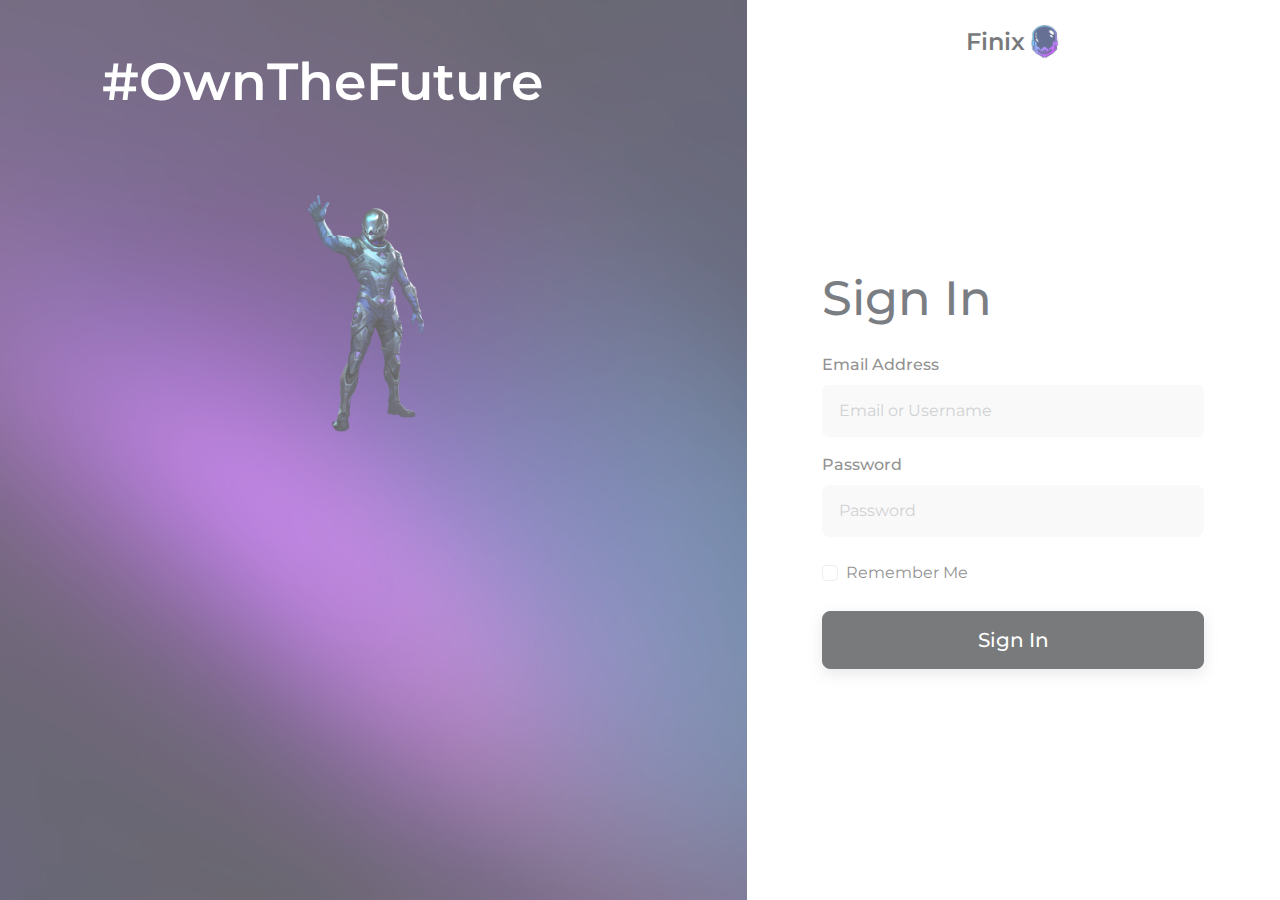
==== index.html @ fc766864 "Initial commit" ====
<!DOCTYPE html>
<html lang="en">
<head>
    <meta charset="UTF-8"/>
    <meta http-equiv="X-UA-Compatible" content="IE=edge">
    <meta name="viewport" content="width=device-width, initial-scale=1, minimum-scale=1.0, shrink-to-fit=no">
    <link href="images/favicon.png" rel="icon"/>
    <title>Oxyy - Login and Register Form Html Template</title>
    <meta name="description" content="Login and Register Form Html Template">
    <meta name="author" content="harnishdesign.net">

    <!-- Web Fonts
    ========================= -->
    <link rel='stylesheet' href='https://fonts.googleapis.com/css?family=Poppins:100,200,300,400,500,600,700,800,900'
          type='text/css'>

    <!-- Stylesheet
    ========================= -->
    <link rel="stylesheet" type="text/css" href="./css/bootstrap.min.css"/>
    <link rel="stylesheet" type="text/css" href="./css/all.min.css"/>
    <link rel="stylesheet" type="text/css" href="./style.css"/>
    <!-- Colors Css -->
    <link id="color-switcher" type="text/css" rel="stylesheet" href="#"/>
</head>
<body>

<!-- Preloader -->
<div class="preloader">
    <div class="lds-ellipsis">
        <div></div>
        <div></div>
        <div></div>
        <div></div>
    </div>
</div>
<!-- Preloader End -->

<div id="main-wrapper" class="oxyy-login-register">
    <div class="container-fluid px-0">

        <div class="row g-0 min-vh-100">

            <!-- Welcome Text
            ========================= -->
            <div class="col-md-6 col-lg-7 bg-light">
                <div class="hero-wrap d-flex align-items-center h-100">
                    <div class="hero-mask opacity-8"></div>
                    <div class="hero-bg hero-bg-scroll"
                         style="background-image:url('./assets/Blackbackground.jpg');"></div>
                    <div class="hero-content mx-auto w-100 h-100 d-flex flex-column">
                        <div class="container">
                            <div class="row g-0 mt-5">
                                <div class="col-11 col-md-10 col-lg-9 mx-auto">
                                    <h1 class="text-13 text-white fw-600 mb-4">#OwnTheFuture</h1>

                                </div>
                                <div style="width: 100%; align-content: center; align-items: center; justify-content: center; display: flex">
                                    <img src="assets/Finix.png" class="finix-rob" style="max-height: 300px"/>
                                </div>

                            </div>
                        </div>
                    </div>
                </div>
            </div>
            <!-- Welcome Text End -->

            <!-- Login Form
            ========================= -->
            <div class="col-md-6 col-lg-5 d-flex flex-column align-items-center">
                <div class="container pt-4">
                    <div class="row g-0">
                        <div class="col-11 col-md-10 col-lg-9 mx-auto">
                            <div class="logo" style="display: flex; align-items: center;justify-content: center; flex-direction: row; ">
                                <a class="fw-600 text-6 text-dark" href="index.html" title="Oxyy">
                                Finix
                            </a><img alt="FINIX" src="assets/img.png" class="finix-rob" style="max-width: 30px; margin-left: 5px"/>
                            </div>
                        </div>
                    </div>
                </div>
                <div class="container my-auto py-5">
                    <div class="row g-0">
                        <div class="col-11 col-md-10 col-lg-9 mx-auto">
                            <h3 class="text-12 mb-4">Sign In</h3>
                            <form id="loginForm" method="post" >
                                <label class="form-label fw-500" for="emailAddress">Email Address</label>
                                <div class="mb-3 icon-group icon-group-end">
                                    <input type="email" class="form-control bg-light border-light" id="emailAddress"
                                           required placeholder="Email or Username" >
                                    <span class="icon-inside text-muted"><i class="fas fa-envelope"></i></span>
                                </div>
                                <label class="form-label fw-500" for="loginPassword">Password</label>
                                <div class="mb-3 icon-group icon-group-end">
                                    <input type="password" class="form-control form-control-lg bg-light border-light"
                                           id="loginPassword" required placeholder="Password">
                                    <span class="icon-inside text-muted"><i class="fas fa-lock"></i></span>
                                </div>
                                <div class="row my-4">
                                    <div class="col">
                                        <div class="form-check">
                                            <input id="remember-me" name="remember" class="form-check-input"
                                                   type="checkbox">
                                            <label class="form-check-label" for="remember-me">Remember Me</label>
                                        </div>
                                    </div>

                                </div>
                                <div class="d-grid my-4">
                                    <button class="btn btn-dark btn-lg" type="submit">Sign In</button>
                                </div>

                            </form>
                        </div>
                    </div>
                </div>
            </div>
            <!-- Login Form End -->

        </div>


    </div>
</div>


<!-- Styles Switcher End -->

<!-- Script -->
<script src="js/jquery.min.js"></script>
<script src="js/bootstrap.bundle.js"></script>
<!-- Style Switcher -->

<script src="js/theme.js"></script>
</body>
</html>
---- style.css ----
/*===========================================================

   Template Name: Oxyy - Login and Register Form Html Templates
   Author: Harnish Design
   Template URL: http://demo.harnishdesign.net/html/oxyy
   Author URL: https://themeforest.net/user/harnishdesign
   File Description : Main css file of the template

=================================================
  Table of Contents
=================================================

	1. Basic
	2. Helpers Classes
	3. Layouts
	4  Elements
		4.1 Hero Background
		4.2 Nav
		4.3 Tabs
		4.4 Video Play button
	5 Social Icons
	6 Extra
		6.1 Form
		6.2 Form Dark
		6.3 Form Border
		6.4 Form Border Light
		6.5 Vertical Multilple input group
		6.6 Other Bootstrap Specific

=======================================================*/
/* =================================== */
/*  1. Basic Style
/* =================================== */


@import url('https://fonts.googleapis.com/css2?family=Montserrat:wght@100;300;400;500;600;700;800&display=swap');
body, html {
    height: 100%;
}

body {
    background: #f1f3f6;
    color: #4c4d4d;
    font-family: 'Montserrat', sans-serif;
}

/*-------- Preloader --------*/
.preloader {
    position: fixed;
    width: 100%;
    height: 100%;
    z-index: 999999999 !important;
    background-color: #fff;
    top: 0;
    left: 0;
    right: 0;
    bottom: 0;
}

.preloader .lds-ellipsis {
    display: inline-block;
    position: absolute;
    width: 80px;
    height: 80px;
    margin-top: -40px;
    margin-left: -40px;
    top: 50%;
    left: 50%;
}

.preloader .lds-ellipsis div {
    position: absolute;
    top: 33px;
    width: 13px;
    height: 13px;
    border-radius: 50%;
    background: #000;
    animation-timing-function: cubic-bezier(0, 1, 1, 0);
}

.preloader .lds-ellipsis div:nth-child(1) {
    left: 8px;
    animation: lds-ellipsis1 0.6s infinite;
}

.preloader .lds-ellipsis div:nth-child(2) {
    left: 8px;
    animation: lds-ellipsis2 0.6s infinite;
}

.preloader .lds-ellipsis div:nth-child(3) {
    left: 32px;
    animation: lds-ellipsis2 0.6s infinite;
}

.preloader .lds-ellipsis div:nth-child(4) {
    left: 56px;
    animation: lds-ellipsis3 0.6s infinite;
}

.preloader.preloader-dark {
    background-color: #000;
}

.preloader.preloader-dark .lds-ellipsis div {
    background-color: #fff;
}

@keyframes lds-ellipsis1 {
    0% {
        transform: scale(0);
    }
    100% {
        transform: scale(1);
    }
}

@keyframes lds-ellipsis3 {
    0% {
        transform: scale(1);
    }
    100% {
        transform: scale(0);
    }
}

@keyframes lds-ellipsis2 {
    0% {
        transform: translate(0, 0);
    }
    100% {
        transform: translate(24px, 0);
    }
}

form {
    padding: 0;
    margin: 0;
    display: inline;
}

img {
    vertical-align: inherit;
}

a, a:focus {
    color: #0d6efd;
    text-decoration: none;
    -webkit-transition: all 0.2s ease;
    transition: all 0.2s ease;
}

a:hover, a:active {
    color: #025bdf;
    -webkit-transition: all 0.2s ease;
    transition: all 0.2s ease;
}

a:focus, a:active,
.btn.active.focus,
.btn.active:focus,
.btn.focus,
.btn:active.focus,
.btn:active:focus,
.btn:focus,
button:focus,
button:active {
    outline: none;
}

p {
    line-height: 1.8;
}

iframe {
    border: 0 !important;
}

h1, h2, h3, h4, h5, h6 {
    color: #252b33;
}

/* =================================== */
/*  2. Helpers Classes
/* =================================== */
/* Box Shadow */
.oxyy-login-register .shadow-md {
    -webkit-box-shadow: 0px 0px 50px -35px rgba(0, 0, 0, 0.4) !important;
    box-shadow: 0px 0px 50px -35px rgba(0, 0, 0, 0.4) !important;
}

/* Border Radius */
.oxyy-login-register .rounded-top-0 {
    border-top-left-radius: 0px !important;
    border-top-right-radius: 0px !important;
}

.oxyy-login-register .rounded-bottom-0 {
    border-bottom-left-radius: 0px !important;
    border-bottom-right-radius: 0px !important;
}

.oxyy-login-register .rounded-start-0 {
    border-top-left-radius: 0px !important;
    border-bottom-left-radius: 0px !important;
}

.oxyy-login-register .rounded-end-0 {
    border-top-right-radius: 0px !important;
    border-bottom-right-radius: 0px !important;
}

/* Text Size */
.oxyy-login-register .text-0 {
    font-size: 11px !important;
    font-size: 0.6875rem !important;
}

.oxyy-login-register .text-1 {
    font-size: 12px !important;
    font-size: 0.75rem !important;
}

.oxyy-login-register .text-2 {
    font-size: 14px !important;
    font-size: 0.875rem !important;
}

.oxyy-login-register .text-3 {
    font-size: 16px !important;
    font-size: 1rem !important;
}

.oxyy-login-register .text-4 {
    font-size: 18px !important;
    font-size: 1.125rem !important;
}

.oxyy-login-register .text-5 {
    font-size: 21px !important;
    font-size: 1.3125rem !important;
}

.oxyy-login-register .text-6 {
    font-size: 24px !important;
    font-size: 1.50rem !important;
}

.oxyy-login-register .text-7 {
    font-size: 28px !important;
    font-size: 1.75rem !important;
}

.oxyy-login-register .text-8 {
    font-size: 32px !important;
    font-size: 2rem !important;
}

.oxyy-login-register .text-9 {
    font-size: 36px !important;
    font-size: 2.25rem !important;
}

.oxyy-login-register .text-10 {
    font-size: 40px !important;
    font-size: 2.50rem !important;
}

.oxyy-login-register .text-11 {
    font-size: calc(1.4rem + 1.8vw) !important;
}

@media (min-width: 1200px) {
    .oxyy-login-register .text-11 {
        font-size: 2.75rem !important;
    }
}

.oxyy-login-register .text-12 {
    font-size: calc(1.425rem + 2.1vw) !important;
}

@media (min-width: 1200px) {
    .oxyy-login-register .text-12 {
        font-size: 3rem !important;
    }
}

.oxyy-login-register .text-13 {
    font-size: calc(1.45rem + 2.4vw) !important;
}

@media (min-width: 1200px) {
    .oxyy-login-register .text-13 {
        font-size: 3.25rem !important;
    }
}

.oxyy-login-register .text-14 {
    font-size: calc(1.475rem + 2.7vw) !important;
}

@media (min-width: 1200px) {
    .oxyy-login-register .text-14 {
        font-size: 3.5rem !important;
    }
}

.oxyy-login-register .text-15 {
    font-size: calc(1.5rem + 3vw) !important;
}

@media (min-width: 1200px) {
    .oxyy-login-register .text-15 {
        font-size: 3.75rem !important;
    }
}

.oxyy-login-register .text-16 {
    font-size: calc(1.525rem + 3.3vw) !important;
}

@media (min-width: 1200px) {
    .oxyy-login-register .text-16 {
        font-size: 4rem !important;
    }
}

.oxyy-login-register .text-17 {
    font-size: calc(1.575rem + 3.9vw) !important;
}

@media (min-width: 1200px) {
    .oxyy-login-register .text-17 {
        font-size: 4.5rem !important;
    }
}

.oxyy-login-register .text-18 {
    font-size: calc(1.625rem + 4.5vw) !important;
}

@media (min-width: 1200px) {
    .oxyy-login-register .text-18 {
        font-size: 5rem !important;
    }
}

.oxyy-login-register .text-19 {
    font-size: calc(1.65rem + 4.8vw) !important;
}

@media (min-width: 1200px) {
    .oxyy-login-register .text-19 {
        font-size: 5.25rem !important;
    }
}

.oxyy-login-register .text-20 {
    font-size: calc(1.7rem + 5.4vw) !important;
}

@media (min-width: 1200px) {
    .oxyy-login-register .text-20 {
        font-size: 5.75rem !important;
    }
}

.oxyy-login-register .text-21 {
    font-size: calc(1.775rem + 6.3vw) !important;
}

@media (min-width: 1200px) {
    .oxyy-login-register .text-21 {
        font-size: 6.5rem !important;
    }
}

.oxyy-login-register .text-22 {
    font-size: calc(1.825rem + 6.9vw) !important;
}

@media (min-width: 1200px) {
    .oxyy-login-register .text-22 {
        font-size: 7rem !important;
    }
}

.oxyy-login-register .text-23 {
    font-size: calc(1.9rem + 7.8vw) !important;
}

@media (min-width: 1200px) {
    .oxyy-login-register .text-23 {
        font-size: 7.75rem !important;
    }
}

.oxyy-login-register .text-24 {
    font-size: calc(1.95rem + 8.4vw) !important;
}

@media (min-width: 1200px) {
    .oxyy-login-register .text-24 {
        font-size: 8.25rem !important;
    }
}

.oxyy-login-register .text-25 {
    font-size: calc(2.025rem + 9.3vw) !important;
}

@media (min-width: 1200px) {
    .oxyy-login-register .text-25 {
        font-size: 9rem !important;
    }
}

.oxyy-login-register .text-11, .oxyy-login-register .text-12, .oxyy-login-register .text-13, .oxyy-login-register .text-14, .oxyy-login-register .text-15, .oxyy-login-register .text-16, .oxyy-login-register .text-17, .oxyy-login-register .text-18, .oxyy-login-register .text-19, .oxyy-login-register .text-20, .oxyy-login-register .text-21, .oxyy-login-register .text-22, .oxyy-login-register .text-23, .oxyy-login-register .text-24, .oxyy-login-register .text-25 {
    line-height: 1.3;
}

/* Font Weight */
.oxyy-login-register .fw-100 {
    font-weight: 100 !important;
}

.oxyy-login-register .fw-200 {
    font-weight: 200 !important;
}

.oxyy-login-register .fw-300 {
    font-weight: 300 !important;
}

.oxyy-login-register .fw-400 {
    font-weight: 400 !important;
}

.oxyy-login-register .fw-500 {
    font-weight: 500 !important;
}

.oxyy-login-register .fw-600 {
    font-weight: 600 !important;
}

.oxyy-login-register .fw-700 {
    font-weight: 700 !important;
}

.oxyy-login-register .fw-800 {
    font-weight: 800 !important;
}

.oxyy-login-register .fw-900 {
    font-weight: 900 !important;
}

/* Opacity */
.oxyy-login-register .opacity-0 {
    opacity: 0;
}

.oxyy-login-register .opacity-1 {
    opacity: 0.1;
}

.oxyy-login-register .opacity-2 {
    opacity: 0.2;
}

.oxyy-login-register .opacity-3 {
    opacity: 0.3;
}

.oxyy-login-register .opacity-4 {
    opacity: 0.4;
}

.oxyy-login-register .opacity-5 {
    opacity: 0.5;
}

.oxyy-login-register .opacity-6 {
    opacity: 0.6;
}

.oxyy-login-register .opacity-7 {
    opacity: 0.7;
}

.oxyy-login-register .opacity-8 {
    opacity: 0.8;
}

.oxyy-login-register .opacity-9 {
    opacity: 0.9;
}

.oxyy-login-register .opacity-10 {
    opacity: 1;
}

/* Background light */
.oxyy-login-register .bg-light-1 {
    background-color: #e9ecef !important;
}

.oxyy-login-register .bg-light-2 {
    background-color: #dee2e6 !important;
}

.oxyy-login-register .bg-light-3 {
    background-color: #ced4da !important;
}

.oxyy-login-register .bg-light-4 {
    background-color: #adb5bd !important;
}

/* Background Dark */
.oxyy-login-register .bg-dark {
    background-color: #111418 !important;
}

.oxyy-login-register .bg-dark-1 {
    background-color: #212529 !important;
}

.oxyy-login-register .bg-dark-2 {
    background-color: #343a40 !important;
}

.oxyy-login-register .bg-dark-3 {
    background-color: #495057 !important;
}

.oxyy-login-register .bg-dark-4 {
    background-color: #6c757d !important;
}

.oxyy-login-register hr {
    opacity: 0.2;
}

/* =================================== */
/*  3. Layouts
/* =================================== */
#main-wrapper.oxyy-login-register {
    background: #fff;
}

.oxyy-login-register .section {
    position: relative;
    padding: 4.5rem 0;
    overflow: hidden;
}

@media (max-width: 575.98px) {
    .oxyy-login-register .section {
        padding: 3.5rem 0;
    }
}

@media (max-width: 575.98px) {
    .oxyy-login-register .modal .close {
        position: absolute;
        z-index: 1;
        right: 8px;
    }
}

/* =================================== */
/*  4. Elements
/* =================================== */
/*=== 4.1 Hero Background ===*/
.oxyy-login-register .hero-wrap {
    position: relative;
    overflow: hidden;
}

.oxyy-login-register .hero-wrap .hero-mask, .oxyy-login-register .hero-wrap .hero-bg, .oxyy-login-register .hero-wrap .hero-bg-slideshow {
    position: absolute;
    top: 0;
    left: 0;
    height: 100%;
    width: 100%;
}

.oxyy-login-register .hero-wrap .hero-mask {
    z-index: 1;
}

.oxyy-login-register .hero-wrap .hero-content {
    position: relative;
    z-index: 2;
}

.oxyy-login-register .hero-wrap .hero-particles {
    position: absolute;
    width: 100%;
    height: 100%;
    z-index: 3;
}

.oxyy-login-register .hero-wrap .hero-bg-slideshow {
    z-index: 0;
}

.oxyy-login-register .hero-wrap .hero-bg {
    z-index: 0;
    background-attachment: fixed;
    background-position: center center;
    background-repeat: no-repeat;
    background-size: cover;
    -webkit-background-size: cover;
    -moz-background-size: cover;
    transition: background-image 300ms ease-in 200ms;
}

.oxyy-login-register .hero-wrap .hero-bg.hero-bg-scroll {
    background-attachment: scroll;
}

.oxyy-login-register .hero-wrap .hero-bg-slideshow .hero-bg {
    background-attachment: inherit;
}

.oxyy-login-register .hero-wrap .hero-bg-slideshow.owl-carousel .owl-stage-outer, .oxyy-login-register .hero-wrap .hero-bg-slideshow.owl-carousel .owl-stage, .oxyy-login-register .hero-wrap .hero-bg-slideshow.owl-carousel .owl-item {
    height: 100%;
}

/* 4.2 Nav */
.oxyy-login-register .nav .nav-item .nav-link {
    color: #444;
}

.oxyy-login-register .nav.nav-light .nav-item .nav-link {
    color: #ddd;
}

.oxyy-login-register .nav:not(.nav-pills) .nav-item .nav-link.active, .oxyy-login-register .nav:not(.nav-pills) .nav-item .nav-link:hover {
    color: #0d6efd;
}

.oxyy-login-register .nav-pills .nav-link:not(.active):hover {
    color: #0d6efd;
}

.oxyy-login-register .nav-pills .nav-link.active, .oxyy-login-register .nav-pills.nav-light .nav-link.active, .oxyy-login-register .nav-pills .show > .nav-link {
    color: #fff;
}

.oxyy-login-register .nav.nav-separator .nav-item .nav-link {
    position: relative;
}

.oxyy-login-register .nav.nav-separator .nav-item + .nav-item .nav-link:after {
    height: 14px;
    width: 1px;
    content: ' ';
    background-color: rgba(0, 0, 0, 0.2);
    display: block;
    position: absolute;
    top: 50%;
    left: 0;
    -webkit-transform: translateY(-7px);
    transform: translateY(-7px);
}

.oxyy-login-register .nav.nav-separator.nav-separator-light .nav-item + .nav-item .nav-link:after {
    background-color: rgba(250, 250, 250, 0.2);
}

.oxyy-login-register .nav.nav-sm .nav-item .nav-link {
    font-size: 14px;
}

/*=== 4.3 Tabs ===*/
.oxyy-login-register .nav-tabs {
    border-bottom: 1px solid #d7dee3;
}

.oxyy-login-register .nav-tabs .nav-item .nav-link {
    border: 0;
    background: transparent;
    position: relative;
    border-radius: 0;
    padding: 0.6rem 1rem;
    color: #7b8084;
    white-space: nowrap !important;
}

.oxyy-login-register .nav-tabs .nav-item .nav-link.active {
    color: #0c2f55;
}

.oxyy-login-register .nav-tabs .nav-item .nav-link.active:after {
    height: 2px;
    width: 100%;
    content: ' ';
    background-color: #0d6efd;
    display: block;
    position: absolute;
    bottom: -3px;
    left: 0;
    -webkit-transform: translateY(-3px);
    transform: translateY(-3px);
}

.oxyy-login-register .nav-tabs .nav-item .nav-link:not(.active):hover {
    color: #0d6efd;
}

.oxyy-login-register .nav-tabs.flex-column {
    border-right: 1px solid #d7dee3;
    border-bottom: 0px;
    padding: 1.5rem 0;
}

.oxyy-login-register .nav-tabs.flex-column .nav-item .nav-link {
    border: 1px solid #d7dee3;
    border-right: 0px;
    background-color: #f6f7f8;
    font-size: 14px;
    padding: 0.75rem 1rem;
    color: #535b61;
}

.oxyy-login-register .nav-tabs.flex-column .nav-item:first-of-type .nav-link {
    border-top-left-radius: 4px;
}

.oxyy-login-register .nav-tabs.flex-column .nav-item:last-of-type .nav-link {
    border-bottom-left-radius: 4px;
}

.oxyy-login-register .nav-tabs.flex-column .nav-item .nav-link.active {
    background-color: transparent;
    color: #0d6efd;
}

.oxyy-login-register .nav-tabs.flex-column .nav-item .nav-link.active:after {
    height: 100%;
    width: 2px;
    background: #fff;
    right: -1px;
    left: auto;
}

.oxyy-login-register .nav-tabs:not(.flex-column) {
    flex-wrap: nowrap;
    overflow: hidden;
    overflow-x: auto;
    -ms-overflow-style: -ms-autohiding-scrollbar;
    -webkit-overflow-scrolling: touch;
}

.oxyy-login-register .nav-tabs:not(.flex-column) .nav-item {
    margin-bottom: 0px;
}

@media (max-width: 575.98px) {
    .oxyy-login-register .nav-tabs .nav-item .nav-link {
        padding-left: 0px;
        padding-right: 0px;
        margin-right: 10px;
        font-size: 0.875rem;
    }
}

/* 4.4 Video Play button */
.oxyy-login-register .btn-video-play {
    width: 66px;
    height: 66px;
    line-height: 66px;
    text-align: center;
    display: inline-block;
    font-size: 16px;
    border-radius: 50%;
    background: #fff;
    -webkit-box-shadow: 0px 0px 50px -35px rgba(0, 0, 0, 0.4);
    box-shadow: 0px 0px 50px -35px rgba(0, 0, 0, 0.4);
    -webkit-transition: all 0.8s ease-in-out;
    transition: all 0.8s ease-in-out;
}

.oxyy-login-register .btn-video-play:hover {
    -webkit-box-shadow: 0px 0px 0px 8px rgba(250, 250, 250, 0.2);
    box-shadow: 0px 0px 0px 8px rgba(250, 250, 250, 0.2);
}

/* =================================== */
/*  5. Social Icons
/* =================================== */
.oxyy-login-register .social-icons {
    margin: 0;
    padding: 0;
    display: -ms-flexbox;
    display: flex;
    -ms-flex-wrap: wrap;
    flex-wrap: wrap;
    list-style: none;
}

.oxyy-login-register .social-icons li {
    margin: 0px 6px 4px;
    padding: 0;
    overflow: visible;
}

.oxyy-login-register .social-icons li a {
    display: block;
    height: 38px;
    line-height: 38px;
    width: 38px;
    font-size: 18px;
    text-align: center;
    background-color: rgba(0, 0, 0, 0.6);
    color: #fff;
    text-decoration: none;
    -webkit-transition: all 0.2s ease;
    transition: all 0.2s ease;
}

.oxyy-login-register .social-icons li i {
    line-height: inherit;
}

.oxyy-login-register .social-icons.social-icons-lg li a {
    height: 45px;
    line-height: 45px;
    width: 45px;
}

.oxyy-login-register .social-icons li:hover a {
    opacity: 0.8;
}

.oxyy-login-register .social-icons.social-icons-rounded li a {
    border-radius: .25rem;
}

.oxyy-login-register .social-icons.social-icons-circle li a {
    border-radius: 50%;
}

.oxyy-login-register .social-icons li.social-icons-twitter a {
    background-color: #00ACEE;
}

.oxyy-login-register .social-icons li.social-icons-facebook a {
    background-color: #1874eb;
}

.oxyy-login-register .social-icons li.social-icons-linkedin a {
    background-color: #0E76A8;
}

.oxyy-login-register .social-icons li.social-icons-google a {
    background-color: #DB4437;
}

.oxyy-login-register .social-icons li.social-icons-instagram a {
    background-color: #3F729B;
}

.oxyy-login-register .social-icons li.social-icons-vk a {
    background-color: #2B587A;
}

.oxyy-login-register .social-icons li.social-icons-yahoo a {
    background-color: #720E9E;
}

.oxyy-login-register .social-icons li.social-icons-apple a {
    background-color: #000;
}

.oxyy-login-register .social-icons li.social-icons-windows a {
    background-color: #0090f4;
}

.oxyy-login-register .social-icons li.social-icons-amazon a {
    background-color: #f79400;
}

.oxyy-login-register .btn-facebook {
    background-color: #1874eb;
    color: #fff !important;
}

.oxyy-login-register .btn-facebook:hover {
    background-color: #1266d2;
}

.oxyy-login-register .btn-outline-facebook {
    border-color: #1874eb;
    color: #1874eb;
}

.oxyy-login-register .btn-outline-facebook:hover {
    background-color: #1874eb;
    color: #fff;
}

.oxyy-login-register .btn-twitter {
    background-color: #00ACEE;
    color: #fff !important;
}

.oxyy-login-register .btn-twitter:hover {
    background-color: #0096cf;
}

.oxyy-login-register .btn-outline-twitter {
    border-color: #00ACEE;
    color: #00ACEE;
}

.oxyy-login-register .btn-outline-twitter:hover {
    background-color: #00ACEE;
    color: #fff;
}

.oxyy-login-register .btn-google {
    background-color: #DB4437;
    color: #fff !important;
}

.oxyy-login-register .btn-google:hover {
    background-color: #ce3325;
}

.oxyy-login-register .btn-outline-google {
    border-color: #DB4437;
    color: #DB4437;
}

.oxyy-login-register .btn-outline-google:hover {
    background-color: #DB4437;
    color: #fff;
}

.oxyy-login-register .btn-linkedin {
    background-color: #0E76A8;
    color: #fff !important;
}

.oxyy-login-register .btn-linkedin:hover {
    background-color: #0c628c;
}

.oxyy-login-register .btn-outline-linkedin {
    border-color: #0E76A8;
    color: #0E76A8;
}

.oxyy-login-register .btn-outline-linkedin:hover {
    background-color: #0E76A8;
    color: #fff;
}

.oxyy-login-register .btn-instagram {
    background-color: #3F729B;
    color: #fff !important;
}

.oxyy-login-register .btn-instagram:hover {
    background-color: #366285;
}

.oxyy-login-register .btn-outline-instagram {
    border-color: #3F729B;
    color: #3F729B;
}

.oxyy-login-register .btn-outline-instagram:hover {
    background-color: #3F729B;
    color: #fff;
}

.oxyy-login-register .btn-vk {
    background-color: #2B587A;
    color: #fff !important;
}

.oxyy-login-register .btn-vk:hover {
    background-color: #234863;
}

.oxyy-login-register .btn-outline-vk {
    border-color: #2B587A;
    color: #2B587A;
}

.oxyy-login-register .btn-outline-vk:hover {
    background-color: #2B587A;
    color: #fff;
}

.oxyy-login-register .btn-yahoo {
    background-color: #720E9E;
    color: #fff !important;
}

.oxyy-login-register .btn-yahoo:hover {
    background-color: #5e0c82;
}

.oxyy-login-register .btn-outline-yahoo {
    border-color: #720E9E;
    color: #720E9E;
}

.oxyy-login-register .btn-outline-yahoo:hover {
    background-color: #720E9E;
    color: #fff;
}

.oxyy-login-register .btn-apple {
    background-color: #000;
    color: #fff !important;
}

.oxyy-login-register .btn-apple:hover {
    background-color: black;
}

.oxyy-login-register .btn-outline-apple {
    border-color: #000;
    color: #000;
}

.oxyy-login-register .btn-outline-apple:hover {
    background-color: #000;
    color: #fff;
}

.oxyy-login-register .btn-windows {
    background-color: #0090f4;
    color: #fff !important;
}

.oxyy-login-register .btn-windows:hover {
    background-color: #007ed5;
}

.oxyy-login-register .btn-outline-windows {
    border-color: #0090f4;
    color: #0090f4;
}

.oxyy-login-register .btn-outline-windows:hover {
    background-color: #0090f4;
    color: #fff;
}

.oxyy-login-register .btn-amazon {
    background-color: #f79400;
    color: #fff !important;
}

.oxyy-login-register .btn-amazon:hover {
    background-color: #d88200;
}

.oxyy-login-register .btn-outline-amazon {
    border-color: #f79400;
    color: #f79400;
}

.oxyy-login-register .btn-outline-amazon:hover {
    background-color: #f79400;
    color: #fff;
}

/* =================================== */
/*  6. Extras
/* =================================== */
/* 6.1 Form */
.oxyy-login-register .form-control {
    border-color: #dae1e3;
    font-size: 16px;
    color: #656565;
}

.oxyy-login-register .form-control.bg-light {
    background-color: #f5f5f6 !important;
}

.oxyy-login-register .form-control.border-light {
    border-color: #f5f5f6 !important;
}

.oxyy-login-register .form-control:not(.form-control-sm) {
    padding: .810rem .96rem;
    height: inherit;
}

.oxyy-login-register .form-control-sm {
    font-size: 14px;
}

.oxyy-login-register .icon-group {
    position: relative;
}

.oxyy-login-register .icon-group .form-control {
    padding-left: 44px;
}

.oxyy-login-register .icon-group .icon-inside {
    position: absolute;
    width: 50px;
    height: 54px;
    left: 0;
    top: 0;
    pointer-events: none;
    font-size: 18px;
    font-size: 1.125rem;
    color: #c4c3c3;
    z-index: 3;
    display: flex;
    -ms-flex-align: center !important;
    align-items: center !important;
    -ms-flex-pack: center !important;
    justify-content: center !important;
}

.oxyy-login-register .icon-group.icon-group-end .form-control {
    padding-right: 44px;
    padding-left: 0.96rem;
}

.oxyy-login-register .icon-group.icon-group-end .icon-inside {
    left: auto;
    right: 0;
}

.oxyy-login-register .form-control-sm + .icon-inside {
    font-size: 0.875rem !important;
    font-size: 14px;
    top: calc(50% - 13px);
}

.oxyy-login-register select.form-control:not([size]):not([multiple]):not(.form-control-sm) {
    height: auto;
    padding-top: .700rem;
    padding-bottom: .700rem;
}

.oxyy-login-register .form-control:focus {
    -webkit-box-shadow: 0 0 5px rgba(128, 189, 255, 0.5);
    box-shadow: 0 0 5px rgba(128, 189, 255, 0.5);
    border-color: #80bdff !important;
}

.oxyy-login-register .form-control:focus[readonly] {
    box-shadow: none;
}

.oxyy-login-register .input-group-text {
    border-color: #dae1e3;
    background-color: #f1f5f6;
    color: #656565;
}

.oxyy-login-register .form-control::-webkit-input-placeholder {
    color: #b1b4b6;
}

.oxyy-login-register .form-control:-moz-placeholder {
    /* FF 4-18 */
    color: #b1b4b6;
}

.oxyy-login-register .form-control::-moz-placeholder {
    /* FF 19+ */
    color: #b1b4b6;
}

.oxyy-login-register .form-control:-ms-input-placeholder, .oxyy-login-register .form-control::-ms-input-placeholder {
    /* IE 10+ */
    color: #b1b4b6;
}

/* 6.2 Form Dark */
.oxyy-login-register .form-dark .form-control {
    border-color: #232a31;
    background: #232a31;
    color: #fff;
}

.oxyy-login-register .form-dark .form-control:focus {
    border-color: #80bdff !important;
}

.oxyy-login-register .form-dark .form-control::-webkit-input-placeholder {
    color: #777b7f;
}

.oxyy-login-register .form-dark .form-control:-moz-placeholder {
    /* FF 4-18 */
    color: #777b7f;
}

.oxyy-login-register .form-dark .form-control::-moz-placeholder {
    /* FF 19+ */
    color: #777b7f;
}

.oxyy-login-register .form-dark .form-control:-ms-input-placeholder, .oxyy-login-register .form-dark .form-control::-ms-input-placeholder {
    /* IE 10+ */
    color: #777b7f;
}

.oxyy-login-register .form-dark .icon-group .icon-inside {
    color: #777b7f;
}

.oxyy-login-register .form-dark .form-check-input:not(:checked) {
    background-color: #232a31;
    border-color: #232a31;
}

/* 6.3 Form Border (Input with only bottom border)  */
.oxyy-login-register .form-border .form-control {
    background-color: transparent;
    border: none;
    border-bottom: 1px solid rgba(0, 0, 0, 0.12);
    border-radius: 0px;
    padding-left: 0px !important;
    color: black;
}

.oxyy-login-register .form-border .form-control::-webkit-input-placeholder {
    color: rgba(0, 0, 0, 0.4);
}

.oxyy-login-register .form-border .form-control:-moz-placeholder {
    /* FF 4-18 */
    color: rgba(0, 0, 0, 0.4);
}

.oxyy-login-register .form-border .form-control::-moz-placeholder {
    /* FF 19+ */
    color: rgba(0, 0, 0, 0.4);
}

.oxyy-login-register .form-border .form-control:-ms-input-placeholder, .oxyy-login-register .form-border .form-control::-ms-input-placeholder {
    /* IE 10+ */
    color: rgba(0, 0, 0, 0.4);
}

.oxyy-login-register .form-border .form-control:focus {
    box-shadow: none;
    -webkit-box-shadow: none;
    border-bottom-color: rgba(0, 0, 0, 0.7);
}

.oxyy-login-register .form-border .form-control:focus.border-dark {
    border-color: #0d6efd !important;
}

.oxyy-login-register .form-border .form-control:not(output):-moz-ui-invalid:not(:focus), .oxyy-login-register .form-border .form-control:not(output):-moz-ui-invalid:-moz-focusring:not(:focus) {
    border-bottom-color: #e10203;
    box-shadow: none;
    -webkit-box-shadow: none;
}

.oxyy-login-register .form-border .form-control:not(output):-moz-ui-invalid:not(:focus).border-dark, .oxyy-login-register .form-border .form-control:not(output):-moz-ui-invalid:-moz-focusring:not(:focus).border-dark {
    border-color: #e10203 !important;
}

.oxyy-login-register .form-border select option {
    color: #666;
}

.oxyy-login-register .form-border .icon-group .form-control {
    padding-left: 30px !important;
}

.oxyy-login-register .form-border .icon-group .icon-inside {
    color: rgba(0, 0, 0, 0.25);
    width: 30px;
    height: 52px;
    display: flex;
    -ms-flex-align: center !important;
    align-items: center !important;
    -ms-flex-pack: start !important;
    justify-content: start !important;
}

.oxyy-login-register .form-border .icon-group.icon-group-end .form-control {
    padding-right: 30px !important;
    padding-left: 0 !important;
}

.oxyy-login-register .form-border .icon-group.icon-group-end .icon-inside {
    left: auto;
    right: 0;
    -ms-flex-pack: end !important;
    justify-content: end !important;
}

/* 6.4 Form Border Light (Input with only bottom border)  */
.oxyy-login-register .form-border-light .form-control {
    border-bottom: 1px solid rgba(250, 250, 250, 0.3);
    color: #fafafa;
}

.oxyy-login-register .form-border-light .form-control::-webkit-input-placeholder {
    color: rgba(250, 250, 250, 0.7);
}

.oxyy-login-register .form-border-light .form-control:-moz-placeholder {
    /* FF 4-18 */
    color: rgba(250, 250, 250, 0.7);
}

.oxyy-login-register .form-border-light .form-control::-moz-placeholder {
    /* FF 19+ */
    color: rgba(250, 250, 250, 0.7);
}

.oxyy-login-register .form-border-light .form-control:-ms-input-placeholder, .oxyy-login-register .form-border-light .form-control::-ms-input-placeholder {
    /* IE 10+ */
    color: rgba(250, 250, 250, 0.7);
}

.oxyy-login-register .form-border-light .form-control:focus {
    border-bottom-color: rgba(250, 250, 250, 0.8);
}

.oxyy-login-register .form-border-light .form-control:focus.border-light {
    border-color: #0d6efd !important;
}

.oxyy-login-register .form-border-light .icon-group .icon-inside {
    color: #777b7f;
}

.oxyy-login-register .form-border-light select option {
    color: #333;
}

/* 6.5 Vertical Multilple input group */
.oxyy-login-register .vertical-input-group .input-group:first-child {
    padding-bottom: 0;
}

.oxyy-login-register .vertical-input-group .input-group:first-child * {
    border-bottom-left-radius: 0;
    border-bottom-right-radius: 0;
}

.oxyy-login-register .vertical-input-group .input-group:last-child {
    padding-top: 0;
}

.oxyy-login-register .vertical-input-group .input-group:last-child * {
    border-top-left-radius: 0;
    border-top-right-radius: 0;
}

.oxyy-login-register .vertical-input-group .input-group:not(:last-child):not(:first-child) {
    padding-top: 0;
    padding-bottom: 0;
}

.oxyy-login-register .vertical-input-group .input-group:not(:last-child):not(:first-child) * {
    border-radius: 0;
}

.oxyy-login-register .vertical-input-group .input-group:not(:first-child) * {
    border-top: 0;
}

/* 6.6 Other Bootstrap Specific */
.oxyy-login-register .btn {
    padding: 0.8rem 2.6rem;
    font-weight: 500;
    -webkit-transition: all 0.5s ease;
    transition: all 0.5s ease;
}

.oxyy-login-register .btn-sm {
    padding: 0.5rem 1rem;
}

.oxyy-login-register .btn:not(.btn-link) {
    -webkit-box-shadow: 0px 5px 15px rgba(0, 0, 0, 0.15);
    box-shadow: 0px 5px 15px rgba(0, 0, 0, 0.15);
}

.oxyy-login-register .btn:not(.btn-link):hover {
    -webkit-box-shadow: 0px 5px 15px rgba(0, 0, 0, 0.3);
    box-shadow: 0px 5px 15px rgba(0, 0, 0, 0.3);
    -webkit-transition: all 0.5s ease;
    transition: all 0.5s ease;
}

.oxyy-login-register .input-group-append .btn, .oxyy-login-register .input-group-prepend .btn {
    -webkit-box-shadow: none;
    box-shadow: none;
    padding-left: 0.75rem;
    padding-right: 0.75rem;
}

.oxyy-login-register .input-group-append .btn:hover, .oxyy-login-register .input-group-prepend .btn:hover {
    -webkit-box-shadow: none;
    box-shadow: none;
}

@media (max-width: 575.98px) {
    .oxyy-login-register .btn:not(.btn-sm) {
        padding: .810rem 2rem;
    }
    .oxyy-login-register .input-group > .input-group-append > .btn, .oxyy-login-register .input-group > .input-group-prepend > .btn {
        padding: 0 0.75rem;
    }
}

.oxyy-login-register .bg-primary, .oxyy-login-register .badge-primary {
    background-color: #0d6efd !important;
}

.oxyy-login-register .bg-secondary {
    background-color: #0c2f55 !important;
}

.oxyy-login-register .text-primary, .oxyy-login-register .link-primary, .oxyy-login-register .btn-link {
    color: #0d6efd !important;
}

.oxyy-login-register .btn-link:hover, .oxyy-login-register .link-primary:hover {
    color: #025bdf !important;
}

.oxyy-login-register .text-secondary {
    color: #0c2f55 !important;
}

.oxyy-login-register .text-light {
    color: #dee3e4 !important;
}

.oxyy-login-register .text-body {
    color: #4c4d4d !important;
}

.oxyy-login-register a.bg-primary:focus, .oxyy-login-register a.bg-primary:hover, .oxyy-login-register button.bg-primary:focus, .oxyy-login-register button.bg-primary:hover {
    background-color: #025bdf !important;
}

.oxyy-login-register .border-primary {
    border-color: #0d6efd !important;
}

.oxyy-login-register .border-secondary {
    border-color: #0c2f55 !important;
}

.oxyy-login-register .btn-primary {
    background-color: #0d6efd;
    border-color: #0d6efd;
}

.oxyy-login-register .btn-primary:hover {
    background-color: #025bdf;
    border-color: #025bdf;
}

.oxyy-login-register .btn-primary:not(:disabled):not(.disabled).active, .oxyy-login-register .btn-primary:not(:disabled):not(.disabled):active {
    background-color: #025bdf;
    border-color: #025bdf;
}

.oxyy-login-register .btn-primary.focus, .oxyy-login-register .btn-primary:focus {
    background-color: #025bdf;
    border-color: #025bdf;
}

.oxyy-login-register .btn-primary:not(:disabled):not(.disabled).active:focus, .oxyy-login-register .btn-primary:not(:disabled):not(.disabled):active:focus, .oxyy-login-register .show > .btn-primary.dropdown-toggle:focus {
    -webkit-box-shadow: none;
    box-shadow: none;
}

.oxyy-login-register .btn-secondary {
    background-color: #0c2f55;
    border-color: #0c2f55;
}

.oxyy-login-register .btn-outline-primary, .oxyy-login-register .btn-outline-primary:not(:disabled):not(.disabled).active, .oxyy-login-register .btn-outline-primary:not(:disabled):not(.disabled):active {
    color: #0d6efd;
    border-color: #0d6efd;
}

.oxyy-login-register .btn-outline-primary:hover, .oxyy-login-register .btn-outline-primary:not(:disabled):not(.disabled).active:hover, .oxyy-login-register .btn-outline-primary:not(:disabled):not(.disabled):active:hover {
    background-color: #0d6efd;
    border-color: #0d6efd;
    color: #fff;
}

.oxyy-login-register .btn-outline-secondary {
    color: #0c2f55;
    border-color: #0c2f55;
}

.oxyy-login-register .btn-outline-secondary:hover {
    background-color: #0c2f55;
    border-color: #0c2f55;
    color: #fff;
}

.oxyy-login-register .progress-bar,
.oxyy-login-register .nav-pills .nav-link.active, .oxyy-login-register .nav-pills .show > .nav-link, .oxyy-login-register .dropdown-item.active, .oxyy-login-register .dropdown-item:active {
    background-color: #0d6efd;
}

.oxyy-login-register .page-item.active .page-link {
    background-color: #0d6efd;
    border-color: #0d6efd;
}

.oxyy-login-register .list-group-item.active {
    background-color: #0d6efd;
    border-color: #0d6efd;
}

.oxyy-login-register .page-link {
    color: #0d6efd;
}

.oxyy-login-register .page-link:hover {
    color: #025bdf;
}

/* styles-switcher */
#styles-switcher {
    background: #fff;
    width: 202px;
    position: fixed;
    top: 35%;
    z-index: 1051;
    padding: 20px;
    left: -202px;
}

#styles-switcher ul {
    padding: 0;
}

#styles-switcher ul li {
    list-style-type: none;
    width: 24px;
    height: 24px;
    line-height: 24px;
    margin: 4px 2px;
    border-radius: 50%;
    display: inline-block;
    cursor: pointer;
    text-align: center;
    color: #fff;
    transition: all .2s ease-in-out;
}

#styles-switcher ul li.blue {
    background: #007bff;
}

#styles-switcher ul li.brown {
    background: #795548;
}

#styles-switcher ul li.purple {
    background: #6f42c1;
}

#styles-switcher ul li.indigo {
    background: #6610f2;
}

#styles-switcher ul li.red {
    background: #dc3545;
}

#styles-switcher ul li.orange {
    background: #fd7e14;
}

#styles-switcher ul li.yellow {
    background: #ffc107;
}

#styles-switcher ul li.green {
    background: #28a745;
}

#styles-switcher ul li.teal {
    background: #20c997;
}

#styles-switcher ul li.pink {
    background: #e83e8c;
}

#styles-switcher ul li.cyan {
    background: #17a2b8;
}

#styles-switcher ul li.active {
    transform: scale(0.7);
    cursor: default;
}

#styles-switcher .switcher-toggle {
    position: absolute;
    background: #555;
    color: #fff;
    font-size: 1.25rem;
    border-radius: 0px 4px 4px 0;
    right: -40px;
    top: 0;
    width: 40px;
    height: 40px;
    padding: 0;
}

#styles-switcher .switcher-toggle:focus {
    box-shadow: none;
}

#styles-switcher #reset-color {
    background: #007bff;
}

input:-internal-autofill-selected {
    background-color: transparent;
}

#styles-switcher.right {
    left: auto;
    right: -202px;
}

#styles-switcher.right .switcher-toggle {
    right: auto;
    left: -40px;
    border-radius: 4px 0px 0px 4px;
}
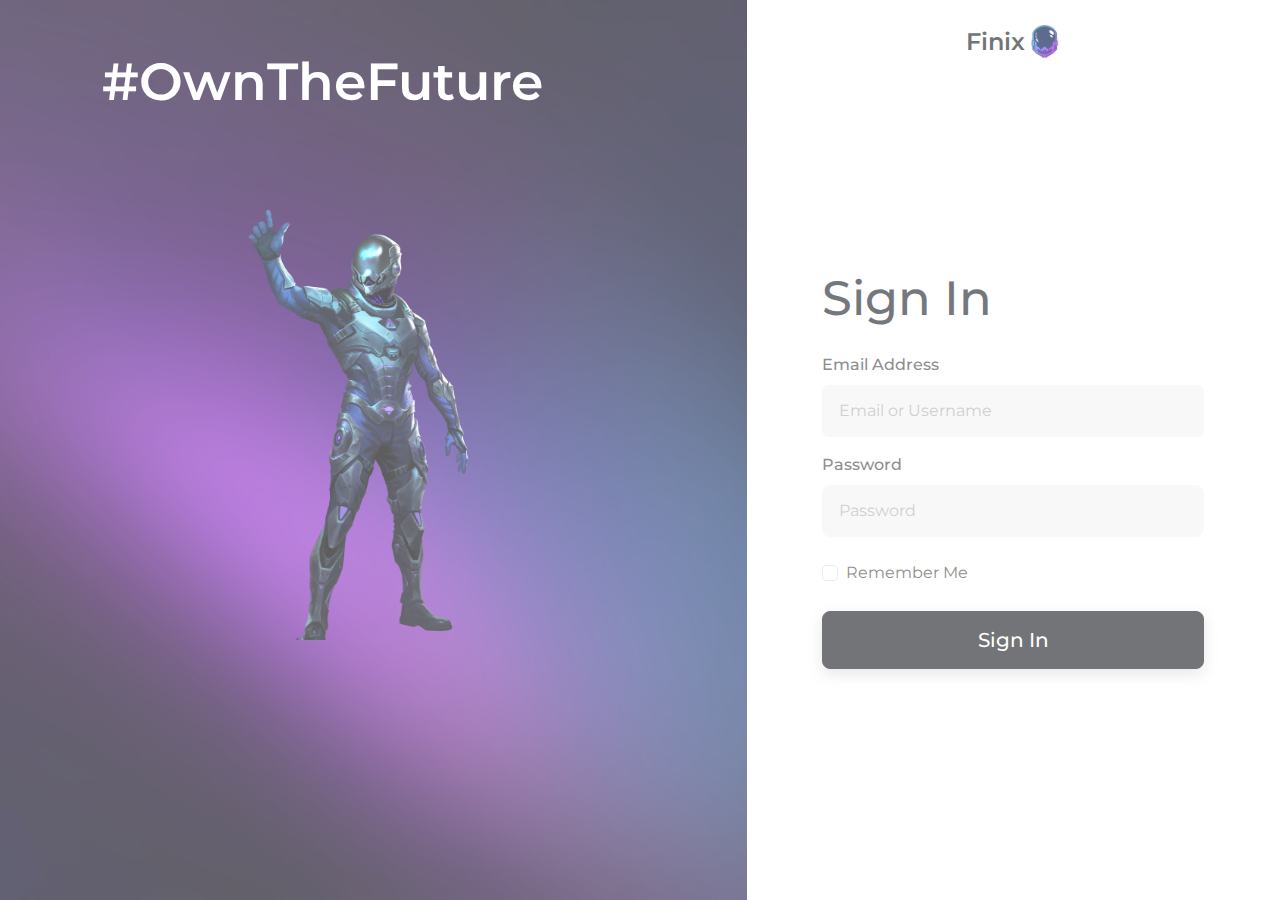
==== commit 6f147814: "ui update" ====
--- a/index.html
+++ b/index.html
@@ -7,7 +7,7 @@
     <link href="images/favicon.png" rel="icon"/>
     <title>Oxyy - Login and Register Form Html Template</title>
     <meta name="description" content="Login and Register Form Html Template">
-    <meta name="author" content="harnishdesign.net">
+
 
     <!-- Web Fonts
     ========================= -->
@@ -47,6 +47,8 @@
                     <div class="hero-mask opacity-8"></div>
                     <div class="hero-bg hero-bg-scroll"
                          style="background-image:url('./assets/Blackbackground.jpg');"></div>
+
+
                     <div class="hero-content mx-auto w-100 h-100 d-flex flex-column">
                         <div class="container">
                             <div class="row g-0 mt-5">
@@ -54,8 +56,8 @@
                                     <h1 class="text-13 text-white fw-600 mb-4">#OwnTheFuture</h1>
 
                                 </div>
-                                <div style="width: 100%; align-content: center; align-items: center; justify-content: center; display: flex">
-                                    <img src="assets/Finix.png" class="finix-rob" style="max-height: 300px"/>
+                                <div class='robotImage' style="">
+                                    <img src="assets/Finix.png" class="finix-rob" style=""/>
                                 </div>
 
                             </div>
--- a/style.css
+++ b/style.css
@@ -43,7 +43,28 @@
     color: #4c4d4d;
     font-family: 'Montserrat', sans-serif;
 }
-
+.robotImage {
+    width: 100%;
+    align-content: center;
+    align-items: center;
+    justify-content: center;
+    display: flex;
+
+}
+
+.robotImage img{
+    max-height: 300px;
+    object-fit: cover;
+    @media (min-width: 40rem) {
+        max-height: 500px;
+
+    }
+    @media (min-width: 56rem) {
+
+        width: 350px;
+
+    }
+}
 /*-------- Preloader --------*/
 .preloader {
     position: fixed;
